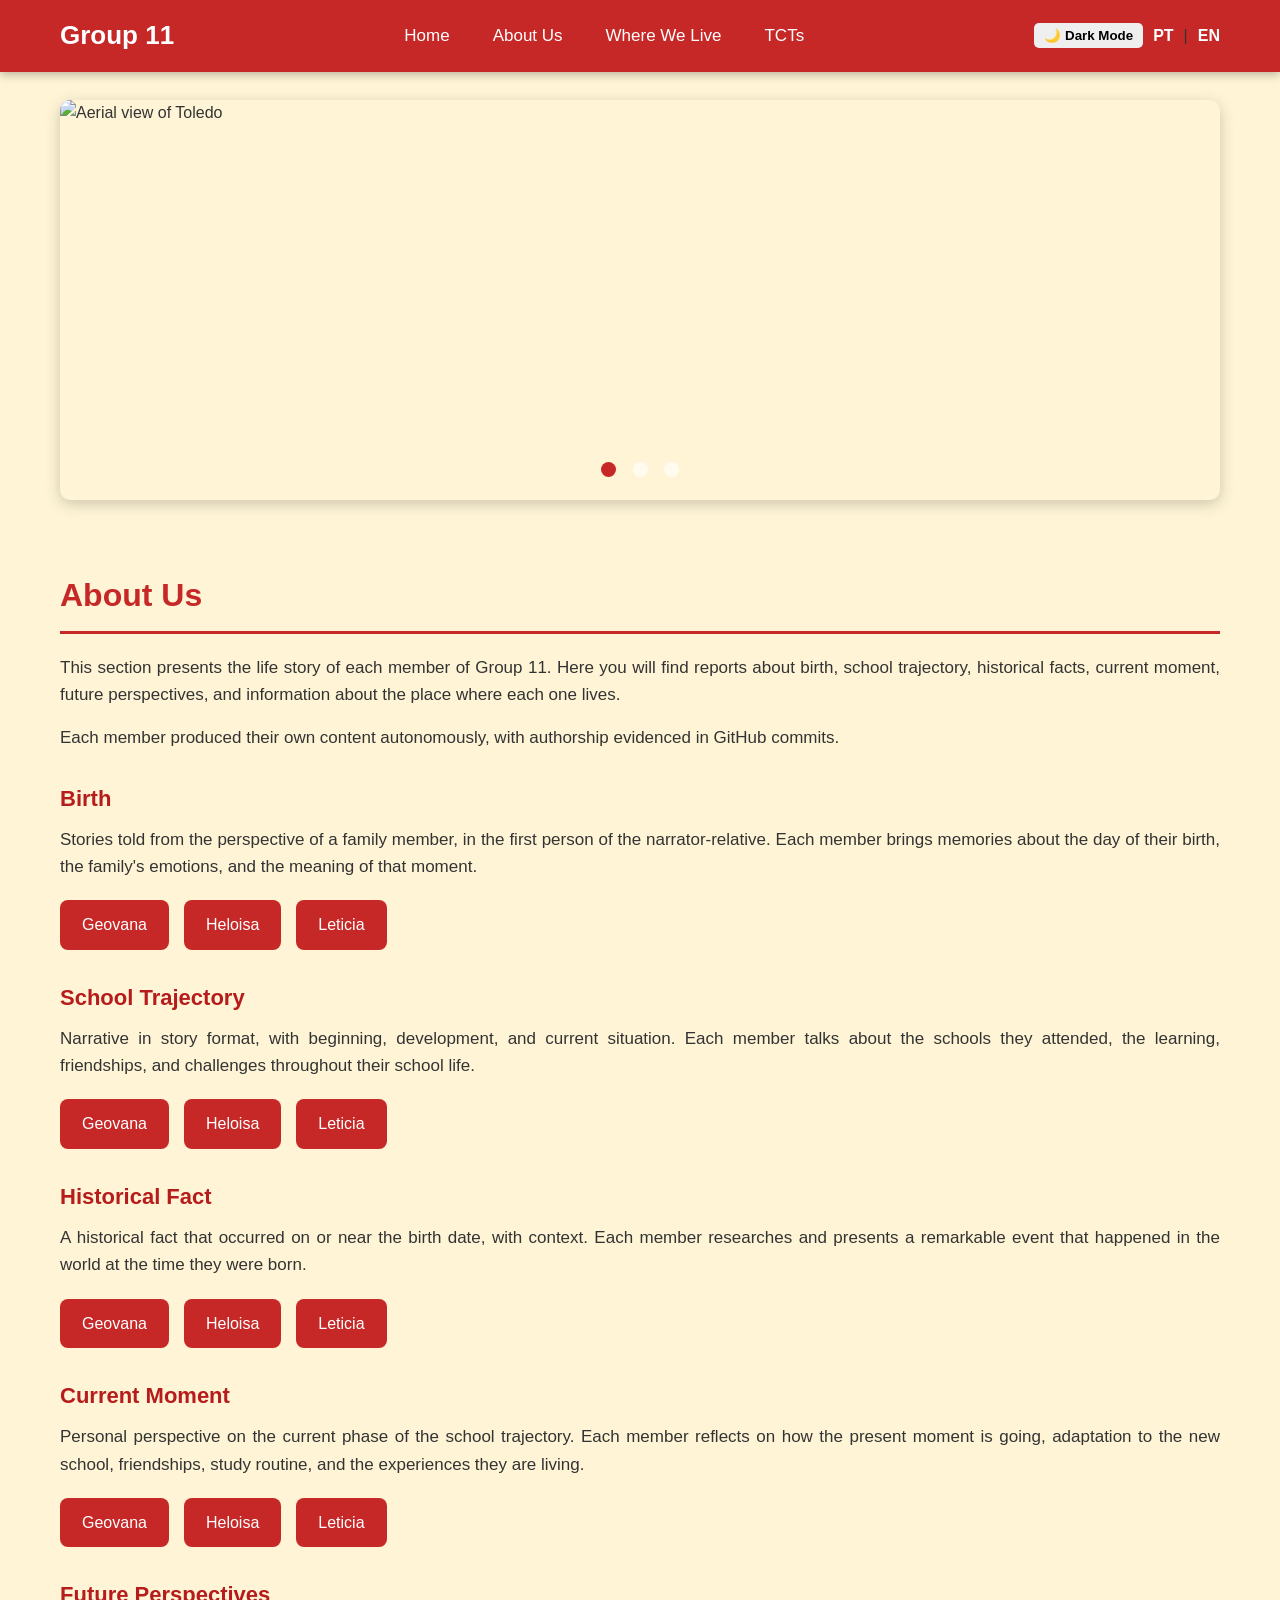
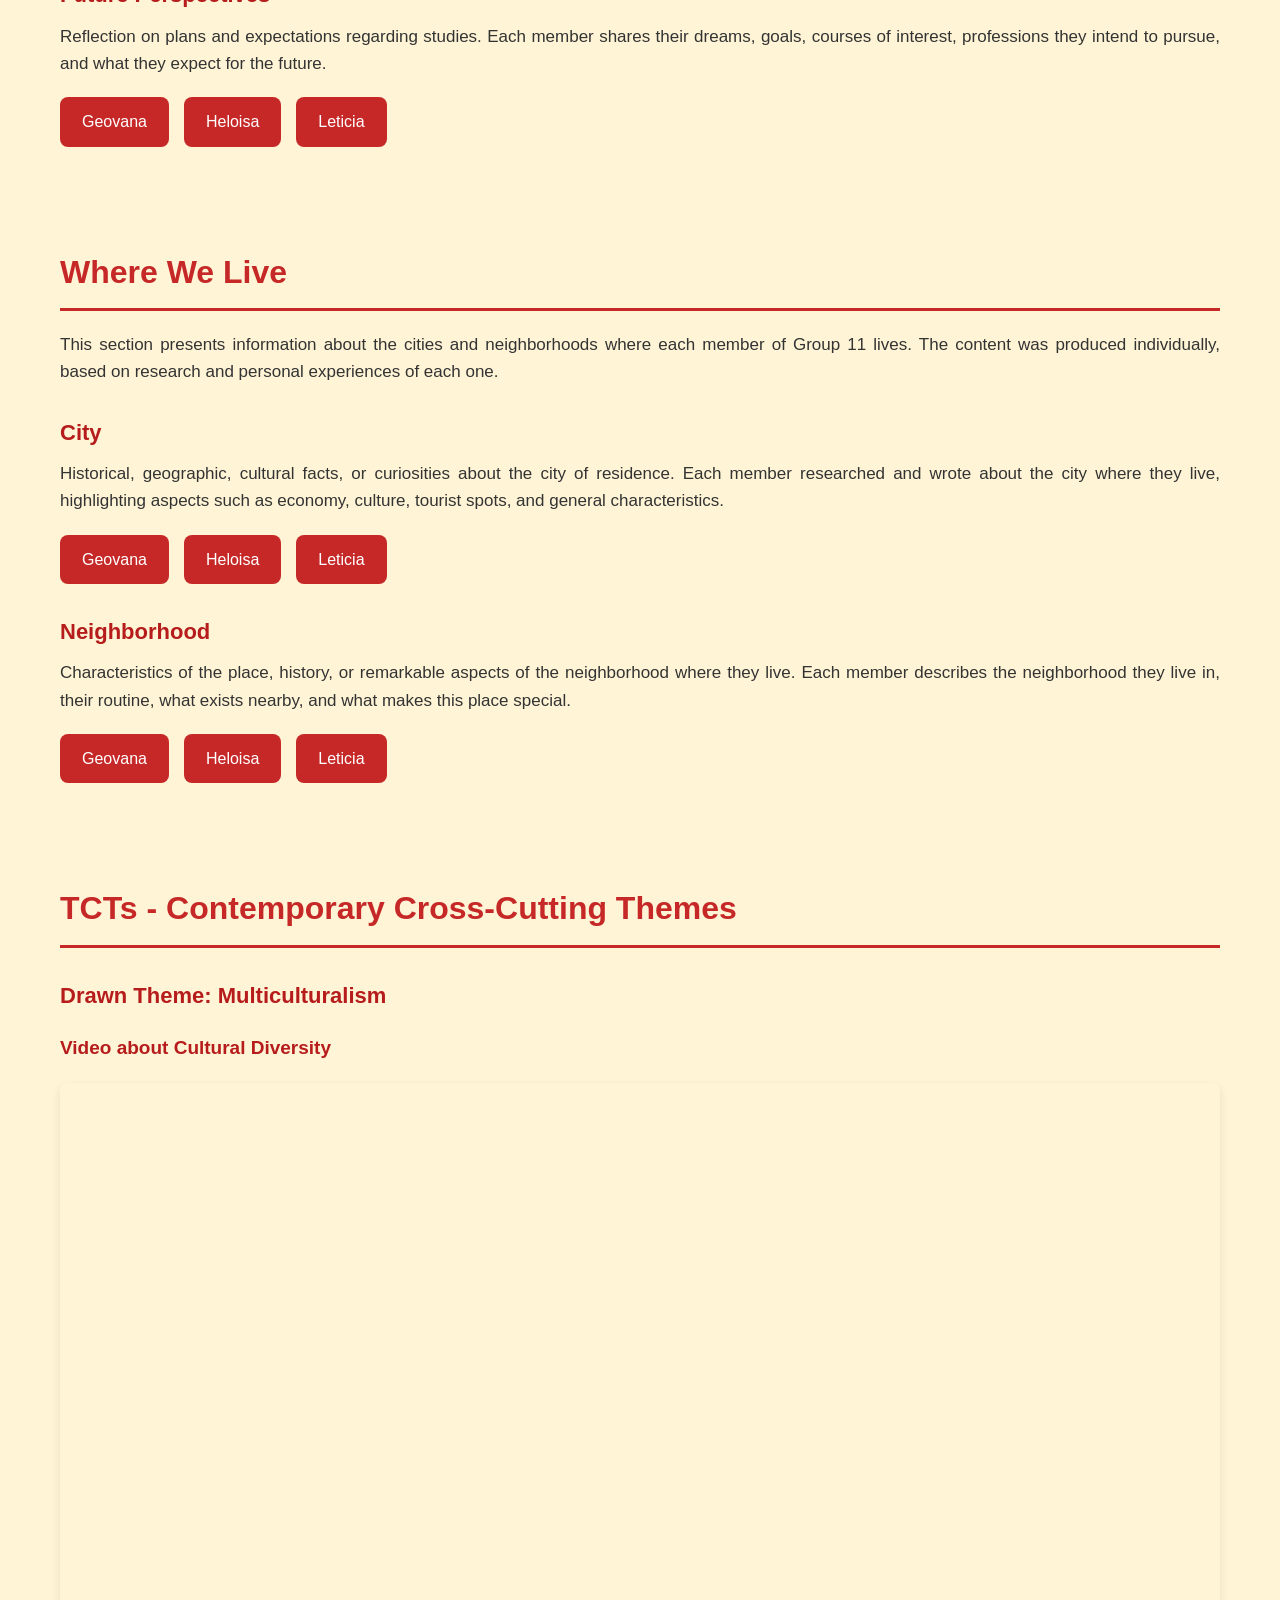
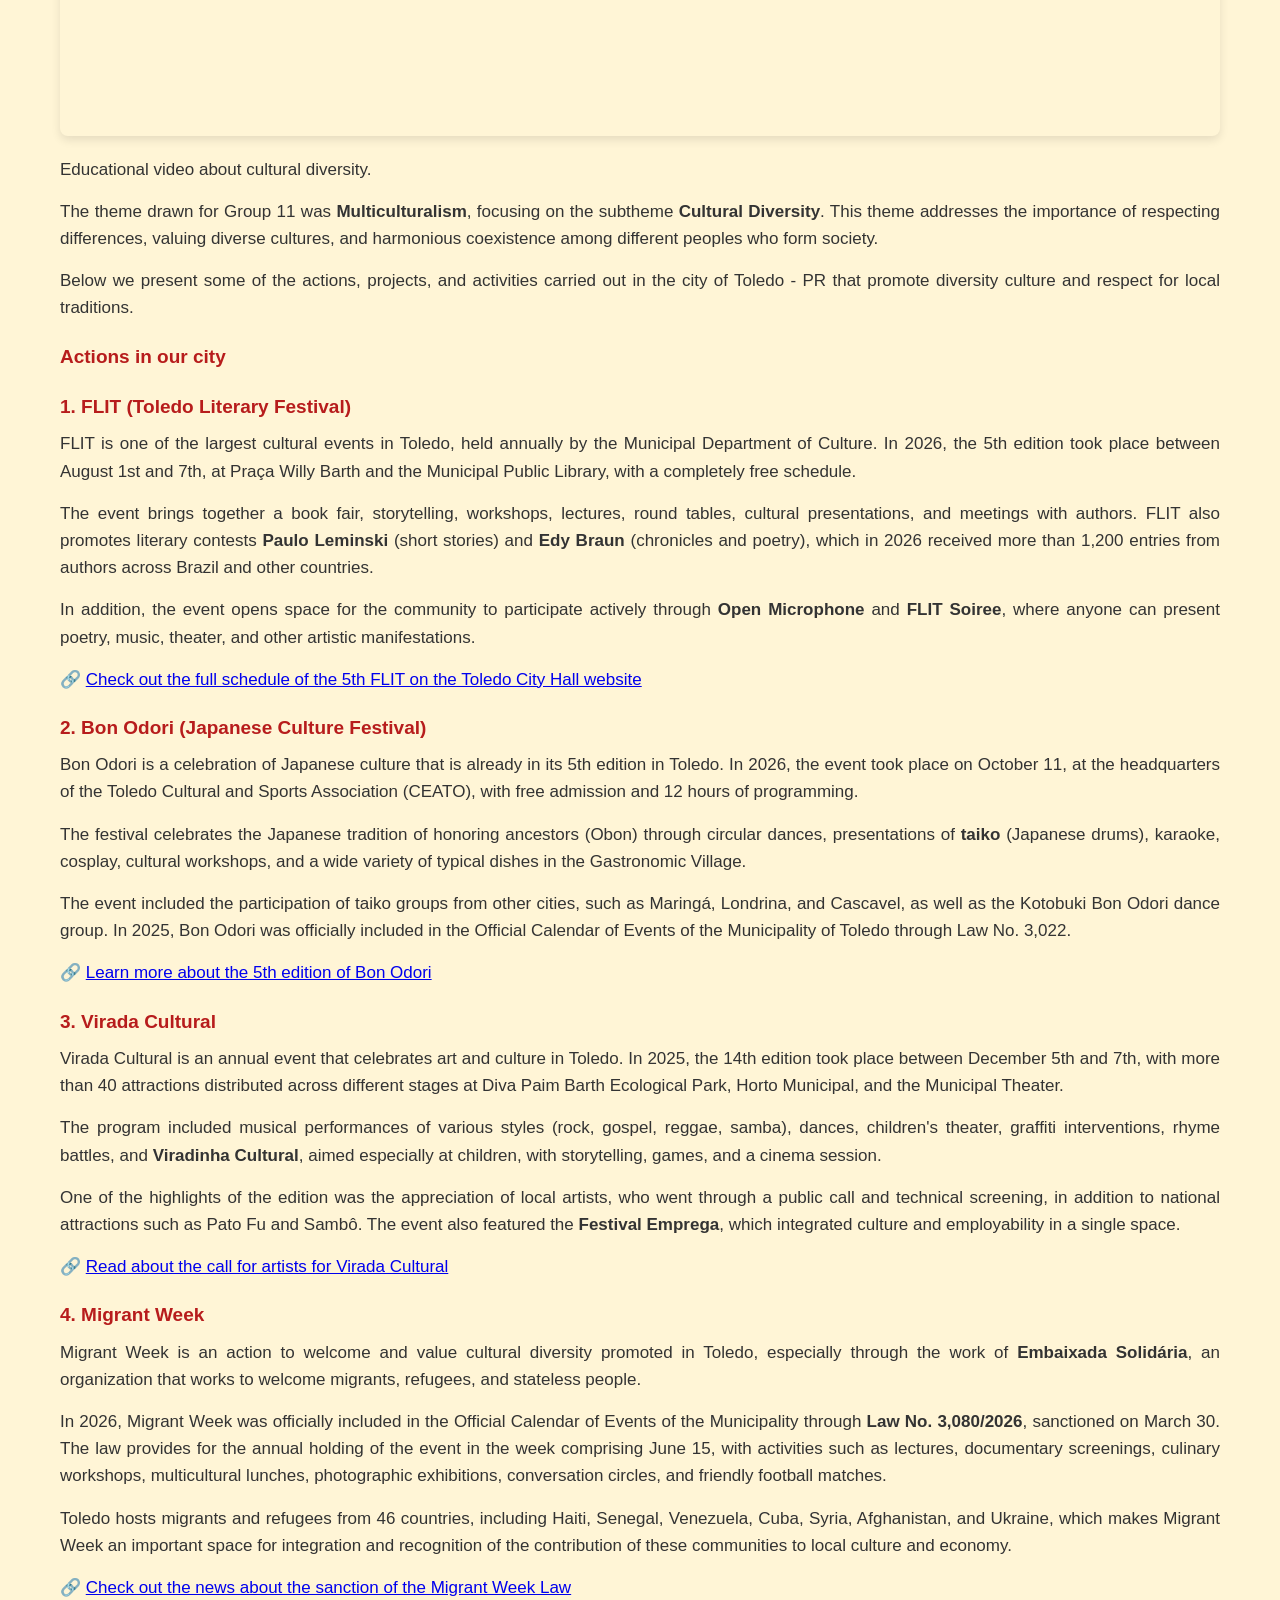
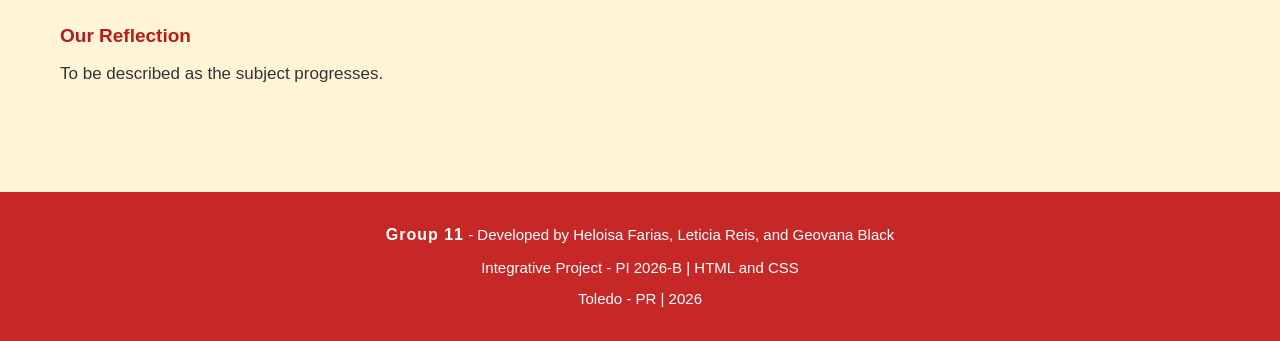
==== en/index.html @ ff9853da "Adiciona página inicial traduzida para o inglês - Cria o arquivo index.html na pasta en/ - Traduz o" ====
<!DOCTYPE html>
<html lang="en">
<head>
    <meta charset="UTF-8">
    <meta name="viewport" content="width=device-width, initial-scale=1.0">
    <title>Group 11 - PI 2026-B</title>
    <link rel="stylesheet" href="../assets/css/estilo.css">
    <script src="../assets/js/script.js" defer></script>
</head>

<body>

<header>
    <nav class="menu">
        <div class="logo">
            <h1>Group 11</h1>
        </div>
        <ul class="menu-links">
            <li><a href="index.html">Home</a></li>
            <li><a href="#sobre-nos">About Us</a></li>
            <li><a href="#onde-vivemos">Where We Live</a></li>
            <li><a href="#tcts">TCTs</a></li>
        </ul>
        <!-- BOTÃO DE IDIOMA E MODO NOTURNO -->
        <div style="display: flex; gap: 10px; align-items: center;">
            <button onclick="toggleTema()" style="padding: 5px 10px; cursor: pointer; border-radius: 5px; border: none; font-weight: bold;">🌙 Dark Mode</button>
            <a href="../index.html" style="color: white; font-weight: bold; text-decoration: none;">PT</a> | 
            <span style="color: white; font-weight: bold;">EN</span>
        </div>
    </nav>
</header>

<main>

    <!-- ========== CARROSSEL DE IMAGENS ========== -->
    <section id="banner">
        <div class="carrossel">
            <input type="radio" name="slide" id="slide1" checked>
            <input type="radio" name="slide" id="slide2">
            <input type="radio" name="slide" id="slide3">

            <div class="carrossel-slides">
                <div class="slide">
                    <img src="https://upload.wikimedia.org/wikipedia/commons/thumb/0/09/Toledo_-_vista_a%C3%A9rea.jpg/1280px-Toledo_-_vista_a%C3%A9rea.jpg" alt="Aerial view of Toledo">
                </div>
                <div class="slide">
                    <img src="https://www.toledo.pr.gov.br/sites/default/files/styles/apresentacao_imagens_noticia/public/agenda-2026-08/whatsapp_image_2026-08-17_at_18.14.07.jpeg?itok=kD_vE7TD" alt="Bon Odori Festival">
                </div>
                <div class="slide">
                    <img src="https://www.toledo.pr.gov.br/sites/default/files/styles/apresentacao_imagens_noticia/public/2024-11/materia_virada_0.jpg?itok=ClOAj6qH" alt="Virada Cultural">
                </div>
            </div>

            <div class="navegacao">
                <label for="slide1"></label>
                <label for="slide2"></label>
                <label for="slide3"></label>
            </div>
        </div>
    </section>

    <section id="sobre-nos">
        <h2>About Us</h2>
        <p>
            This section presents the life story of each member of Group 11.
            Here you will find reports about birth, school trajectory,
            historical facts, current moment, future perspectives, and
            information about the place where each one lives.
        </p>
        <p>
            Each member produced their own content autonomously,
            with authorship evidenced in GitHub commits.
        </p>

        <h3 id="nascimento">Birth</h3>
        <p>
            Stories told from the perspective of a family member, in the first
            person of the narrator-relative. Each member brings memories
            about the day of their birth, the family's emotions, and the
            meaning of that moment.
        </p>
        <div class="integrantes">
            <a href="geovana.html#nascimento">Geovana</a>
            <a href="heloisa.html#nascimento">Heloisa</a>
            <a href="leticia.html#nascimento">Leticia</a>
        </div>

        <h3 id="trajetoria">School Trajectory</h3>
        <p>
            Narrative in story format, with beginning, development, and current situation.
            Each member talks about the schools they attended, the learning,
            friendships, and challenges throughout their school life.
        </p>
        <div class="integrantes">
            <a href="geovana.html#trajetoria">Geovana</a>
            <a href="heloisa.html#trajetoria">Heloisa</a>
            <a href="leticia.html#trajetoria">Leticia</a>
        </div>

        <h3 id="fato-historico">Historical Fact</h3>
        <p>
            A historical fact that occurred on or near the birth date, with context.
            Each member researches and presents a remarkable event that happened
            in the world at the time they were born.
        </p>
        <div class="integrantes">
            <a href="geovana.html#fato-historico">Geovana</a>
            <a href="heloisa.html#fato-historico">Heloisa</a>
            <a href="leticia.html#fato-historico">Leticia</a>
        </div>

        <h3 id="momento-atual">Current Moment</h3>
        <p>
            Personal perspective on the current phase of the school trajectory.
            Each member reflects on how the present moment is going, adaptation
            to the new school, friendships, study routine, and the experiences they are living.
        </p>
        <div class="integrantes">
            <a href="geovana.html#momento-atual">Geovana</a>
            <a href="heloisa.html#momento-atual">Heloisa</a>
            <a href="leticia.html#momento-atual">Leticia</a>
        </div>

        <h3 id="perspectivas">Future Perspectives</h3>
        <p>
            Reflection on plans and expectations regarding studies.
            Each member shares their dreams, goals, courses of interest,
            professions they intend to pursue, and what they expect for the future.
        </p>
        <div class="integrantes">
            <a href="geovana.html#perspectivas">Geovana</a>
            <a href="heloisa.html#perspectivas">Heloisa</a>
            <a href="leticia.html#perspectivas">Leticia</a>
        </div>
    </section>

    <section id="onde-vivemos">
        <h2>Where We Live</h2>
        <p>
            This section presents information about the cities and neighborhoods
            where each member of Group 11 lives. The content was
            produced individually, based on research and personal experiences of each one.
        </p>

        <h3 id="municipio">City</h3>
        <p>
            Historical, geographic, cultural facts, or curiosities
            about the city of residence. Each member researched and wrote about
            the city where they live, highlighting aspects such as economy, culture,
            tourist spots, and general characteristics.
        </p>
        <div class="integrantes">
            <a href="geovana.html#municipio">Geovana</a>
            <a href="heloisa.html#municipio">Heloisa</a>
            <a href="leticia.html#municipio">Leticia</a>
        </div>

        <h3 id="bairro">Neighborhood</h3>
        <p>
            Characteristics of the place, history, or remarkable aspects of
            the neighborhood where they live. Each member describes
            the neighborhood they live in, their routine, what exists nearby, and
            what makes this place special.
        </p>
        <div class="integrantes">
            <a href="geovana.html#bairro">Geovana</a>
            <a href="heloisa.html#bairro">Heloisa</a>
            <a href="leticia.html#bairro">Leticia</a>
        </div>
    </section>

    <section id="tcts">
        <h2>TCTs - Contemporary Cross-Cutting Themes</h2>
        
        <h3>Drawn Theme: Multiculturalism</h3>

        <h4>Video about Cultural Diversity</h4>
        <div class="video-container">
            <iframe width="560" height="315" src="https://www.youtube.com/embed/qX1g0VVXkB0?si=FpzhYmx7Cu7t4a_R" title="Video about Cultural Diversity" frameborder="0" allow="accelerometer; autoplay; clipboard-write; encrypted-media; gyroscope; picture-in-picture; web-share" referrerpolicy="strict-origin-when-cross-origin" allowfullscreen></iframe>
        </div>
        <p>
            Educational video about cultural diversity.
        </p>
          
        <p>
            The theme drawn for Group 11 was <strong>Multiculturalism</strong>,
            focusing on the subtheme <strong>Cultural Diversity</strong>. This theme addresses
            the importance of respecting differences, valuing diverse
            cultures, and harmonious coexistence among different peoples who
            form society.
        </p>
        <p>
            Below we present some of the actions, projects, and activities
            carried out in the city of Toledo - PR that promote diversity
            culture and respect for local traditions.
        </p>

        <h4>Actions in our city</h4>
        
        <h4>1. FLIT (Toledo Literary Festival)</h4>
        <p>
            FLIT is one of the largest cultural events in Toledo, held
            annually by the Municipal Department of Culture. In 2026, the 5th
            edition took place between August 1st and 7th, at Praça Willy
            Barth and the Municipal Public Library, with a completely free
            schedule.
        </p>
        <p>
            The event brings together a book fair, storytelling, workshops,
            lectures, round tables, cultural presentations, and meetings
            with authors. FLIT also promotes literary contests
            <strong>Paulo Leminski</strong> (short stories) and <strong>Edy Braun</strong>
            (chronicles and poetry), which in 2026 received more than 1,200
            entries from authors across Brazil and other countries.
        </p>
        <p>
            In addition, the event opens space for the community to participate
            actively through <strong>Open Microphone</strong> and
            <strong>FLIT Soiree</strong>, where anyone can
            present poetry, music, theater, and other artistic manifestations.
        </p>
        <p>
            🔗 <a href="https://www.toledo.pr.gov.br/noticias/cultura/5a-flit-tera-sete-dias-de-programacao-voltada-literatura-em-agosto" target="_blank">Check out the full schedule of the 5th FLIT on the Toledo City Hall website</a>
        </p>

        <h4>2. Bon Odori (Japanese Culture Festival)</h4>
        <p>
            Bon Odori is a celebration of Japanese culture that is already in
            its 5th edition in Toledo. In 2026, the event took place on October 11,
            at the headquarters of the Toledo Cultural and Sports Association
            (CEATO), with free admission and 12 hours of programming.
        </p>
        <p>
            The festival celebrates the Japanese tradition of honoring ancestors
            (Obon) through circular dances, presentations of
            <strong>taiko</strong> (Japanese drums), karaoke, cosplay,
            cultural workshops, and a wide variety of typical dishes in
            the Gastronomic Village.
        </p>
        <p>
            The event included the participation of taiko groups from other
            cities, such as Maringá, Londrina, and Cascavel, as well as the
            Kotobuki Bon Odori dance group. In 2025, Bon Odori was officially
            included in the Official Calendar of Events of the Municipality of Toledo
            through Law No. 3,022.
        </p>
        <p>
            🔗 <a href="https://www.toledonews.com.br/noticia/toledo-sera-palco-no-proximo-dia-11-de-outubro-da-5-edicao-do-bon-odori" target="_blank">Learn more about the 5th edition of Bon Odori</a>
        </p>

        <h4>3. Virada Cultural</h4>
        <p>
            Virada Cultural is an annual event that celebrates art and
            culture in Toledo. In 2025, the 14th edition took place between
            December 5th and 7th, with more than 40 attractions distributed across
            different stages at Diva Paim Barth Ecological Park, Horto
            Municipal, and the Municipal Theater.
        </p>
        <p>
            The program included musical performances of various styles
            (rock, gospel, reggae, samba), dances, children's theater,
            graffiti interventions, rhyme battles, and
            <strong>Viradinha Cultural</strong>, aimed especially at
            children, with storytelling, games, and a cinema session.
        </p>
        <p>
            One of the highlights of the edition was the appreciation of local artists,
            who went through a public call and technical screening, in addition to
            national attractions such as Pato Fu and Sambô. The event also featured
            the <strong>Festival Emprega</strong>, which integrated culture and
            employability in a single space.
        </p>
        <p>
            🔗 <a href="https://www.toledo.pr.gov.br/noticias/cultura/14a-virada-cultural-toledo-abre-chamamento-para-credenciar-artistas-locais" target="_blank">Read about the call for artists for Virada Cultural</a>
        </p>

        <h4>4. Migrant Week</h4>
        <p>
            Migrant Week is an action to welcome and value
            cultural diversity promoted in Toledo, especially through
            the work of <strong>Embaixada Solidária</strong>, an organization
            that works to welcome migrants, refugees, and stateless people.
        </p>
        <p>
            In 2026, Migrant Week was officially included in the
            Official Calendar of Events of the Municipality through
            <strong>Law No. 3,080/2026</strong>, sanctioned on March 30.
            The law provides for the annual holding of the event in the week comprising
            June 15, with activities such as lectures, documentary screenings,
            culinary workshops, multicultural lunches, photographic exhibitions,
            conversation circles, and friendly football matches.
        </p>
        <p>
            Toledo hosts migrants and refugees from 46 countries, including
            Haiti, Senegal, Venezuela, Cuba, Syria, Afghanistan, and Ukraine,
            which makes Migrant Week an important space for
            integration and recognition of the contribution of these communities
            to local culture and economy.
        </p>
        <p>
            🔗 <a href="https://www.toledo.pr.gov.br/noticias/gabinete/migrantes-e-autistas-sao-contemplados-em-leis-municipais-sancionadas" target="_blank">Check out the news about the sanction of the Migrant Week Law</a>
        </p>

        <h4>Our Reflection</h4>
        <p>
              To be described as the subject progresses.
        </p>
    </section>

</main>

<footer>
    <p><strong>Group 11</strong> - Developed by Heloisa Farias, Leticia Reis, and Geovana Black</p>
    <p>Integrative Project - PI 2026-B | HTML and CSS</p>
    <p>Toledo - PR | 2026</p>
</footer>

</body>
          </html>
---- assets/css/estilo.css ----
* {
    margin: 0;
    padding: 0;
    box-sizing: border-box;
}

body {
    font-family: Arial, Helvetica, sans-serif;
    background-color: #fff5d6;
    color: #333;
    line-height: 1.6;
}

header {
    background-color: #c62828;
    padding: 15px 0;
    position: fixed;
    top: 0;
    width: 100%;
    z-index: 1000;
    box-shadow: 0 2px 10px rgba(0, 0, 0, 0.3);
}

.menu {
    max-width: 1200px;
    margin: 0 auto;
    padding: 0 20px;
    display: flex;
    justify-content: space-between;
    align-items: center;
    flex-wrap: wrap;
}

.logo h1 {
    color: #ffffff;
    font-size: 26px;
}

.menu-links {
    list-style: none;
    display: flex;
    gap: 15px;
    flex-wrap: wrap;
}

.menu-links li a {
    color: #ffffff;
    text-decoration: none;
    font-size: 17px;
    padding: 8px 14px;
    border-radius: 5px;
    transition: background-color 0.3s;
}

.menu-links li a:hover {
    background-color: #b71c1c;
}

main {
    padding-top: 80px;
}

section {
    padding: 50px 20px;
    max-width: 1200px;
    margin: 0 auto;
}

section h2 {
    font-size: 32px;
    color: #c62828;
    margin-bottom: 20px;
    border-bottom: 3px solid #c62828;
    padding-bottom: 10px;
}

section h3 {
    font-size: 22px;
    color: #b71c1c;
    margin-top: 30px;
    margin-bottom: 10px;
}

section h4 {
    font-size: 19px;
    color: #b71c1c;
    margin-top: 20px;
    margin-bottom: 8px;
}

section p {
    font-size: 17px;
    margin-bottom: 15px;
    text-align: justify;
}

section ul {
    padding-left: 25px;
    margin-bottom: 15px;
}

section li {
    margin-bottom: 8px;
}

.integrantes {
    display: flex;
    gap: 15px;
    margin-top: 20px;
    flex-wrap: wrap;
}

.integrantes a {
    background-color: #c62828;
    color: white;
    text-decoration: none;
    padding: 12px 22px;
    border-radius: 8px;
    transition: background-color 0.3s;
}

.integrantes a:hover {
    background-color: #b71c1c;
}


footer {
    background-color: #c62828;
    color: #ffffff;
    text-align: center;
    padding: 25px 20px;
    margin-top: 40px;
    line-height: 1.8;
}

footer p {
    margin: 4px 0;
    font-size: 15px;
}

footer p strong {
    font-size: 16px;
    letter-spacing: 1px;
}


@media screen and (max-width: 768px) {
    .menu {
        flex-direction: column;
        gap: 10px;
    }

    .menu-links {
        justify-content: center;
        gap: 8px;
    }

    .menu-links li a {
        font-size: 14px;
        padding: 6px 10px;
    }

    section h2 {
        font-size: 26px;
    }
}
#banner {
    padding: 20px;
    max-width: 1200px;
    margin: 0 auto;
}

.carrossel {
    position: relative;
    max-width: 1200px;
    margin: 0 auto;
    overflow: hidden;
    border-radius: 10px;
    box-shadow: 0 4px 15px rgba(0,0,0,0.2);
}

.carrossel input[type="radio"] {
    display: none;
}

.carrossel-slides {
    display: flex;
    width: 300%;
    transition: transform 0.6s ease;
}

.slide {
    width: 33.333%;
}

.slide img {
    width: 100%;
    display: block;
    height: 400px;
    object-fit: cover;
}

#slide1:checked ~ .carrossel-slides { transform: translateX(0); }
#slide2:checked ~ .carrossel-slides { transform: translateX(-33.333%); }
#slide3:checked ~ .carrossel-slides { transform: translateX(-66.666%); }

.navegacao {
    position: absolute;
    bottom: 15px;
    width: 100%;
    text-align: center;
}

/* ========== VÍDEOS ========== */
.video-container {
    position: relative;
    padding-bottom: 56.25%; /* Proporção 16:9 */
    height: 0;
    overflow: hidden;
    max-width: 100%;
    margin: 20px 0;
    border-radius: 8px;
    box-shadow: 0 4px 10px rgba(0,0,0,0.1);
}

.video-container iframe {
    position: absolute;
    top: 0;
    left: 0;
    width: 100%;
    height: 100%;
    border: none;
}

.navegacao label {
    display: inline-block;
    width: 15px;
    height: 15px;
    background-color: rgba(255,255,255,0.6);
    border-radius: 50%;
    margin: 0 6px;
    cursor: pointer;
    transition: background-color 0.3s;
}

.navegacao label:hover {
    background-color: #fff;
}

#slide1:checked ~ .navegacao label[for="slide1"],
#slide2:checked ~ .navegacao label[for="slide2"],
#slide3:checked ~ .navegacao label[for="slide3"] {
    background-color: #c62828;
  }

/* ========== MODO NOTURNO ========== */
:root {
    --fundo: #fff5d6; 
    --texto: #333; 
    --menu: #c62828;
}
html.tema-escuro {
    --fundo: #121212; 
    --texto: #fff; 
    --menu: #1f1f1f;
}
body {
    background-color: var(--fundo) !important;
    color: var(--texto) !important;
}
header, footer {
    background-color: var(--menu) !important;
}
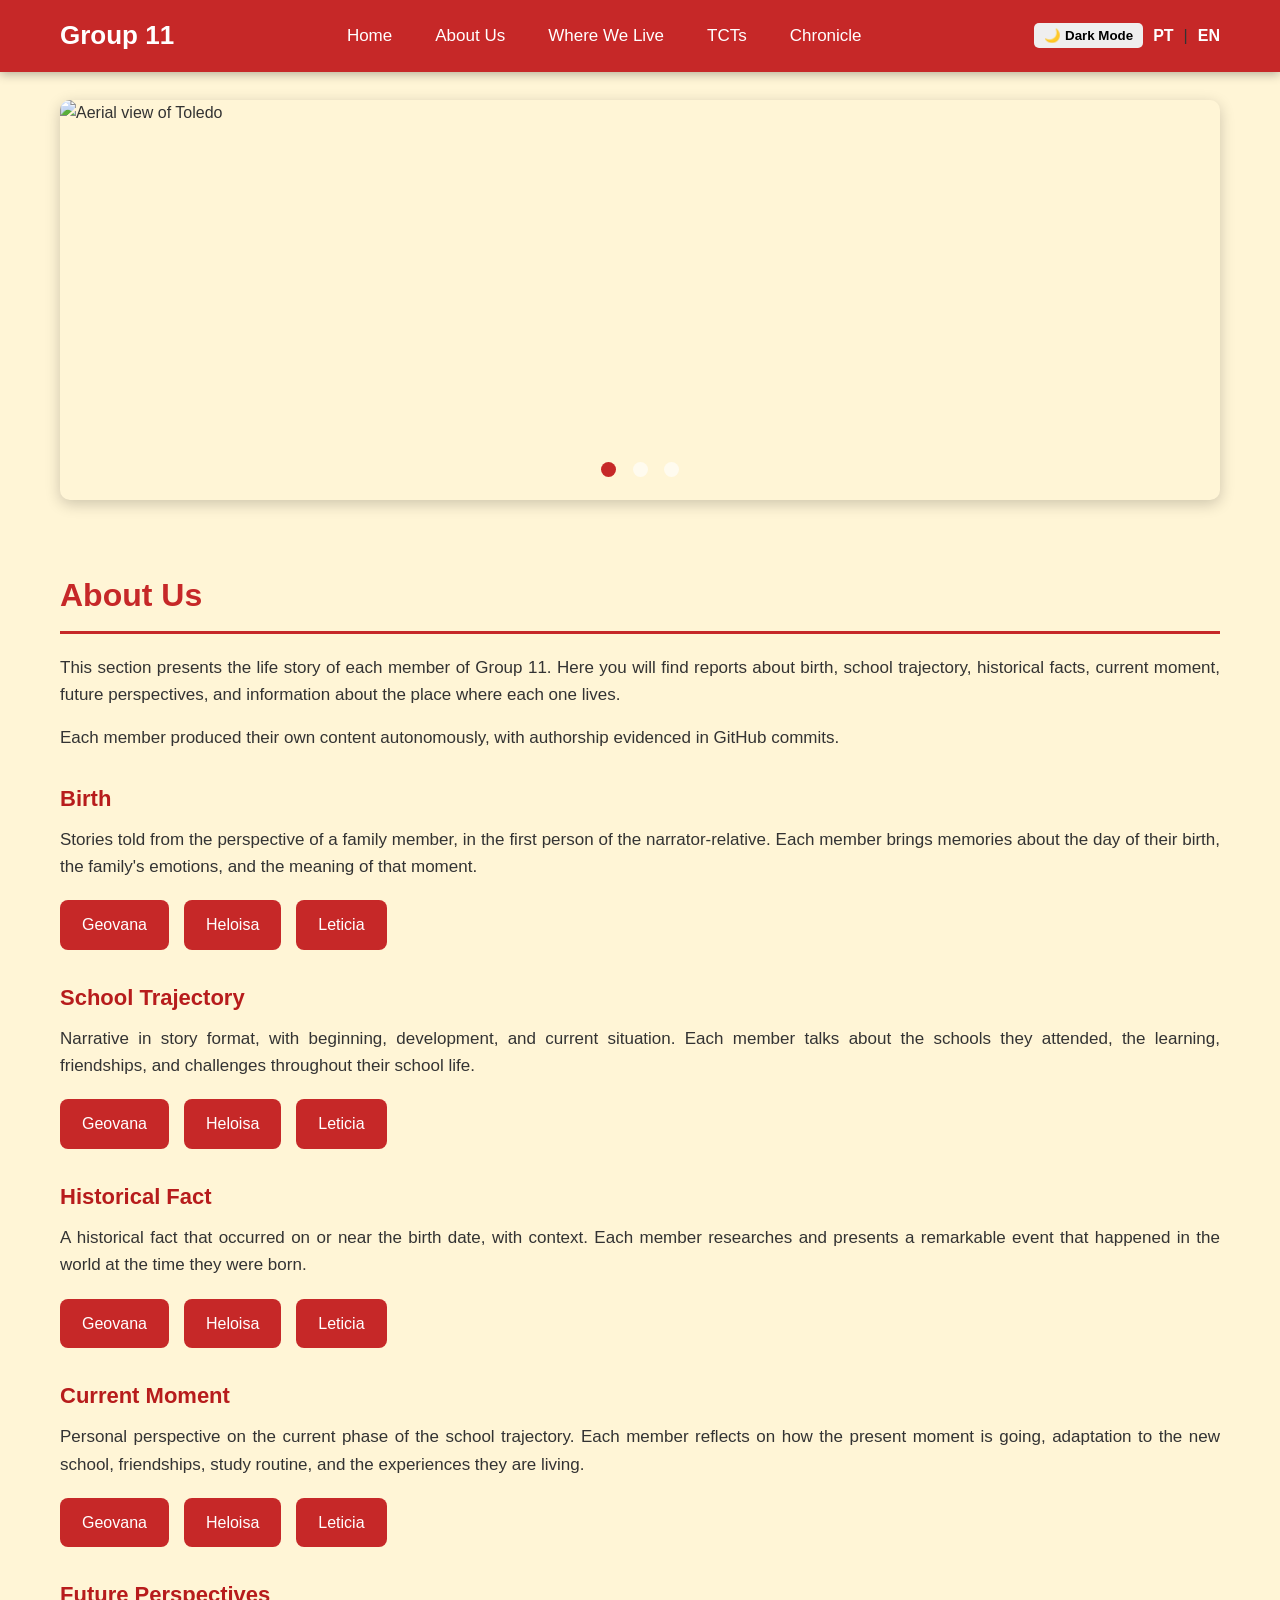
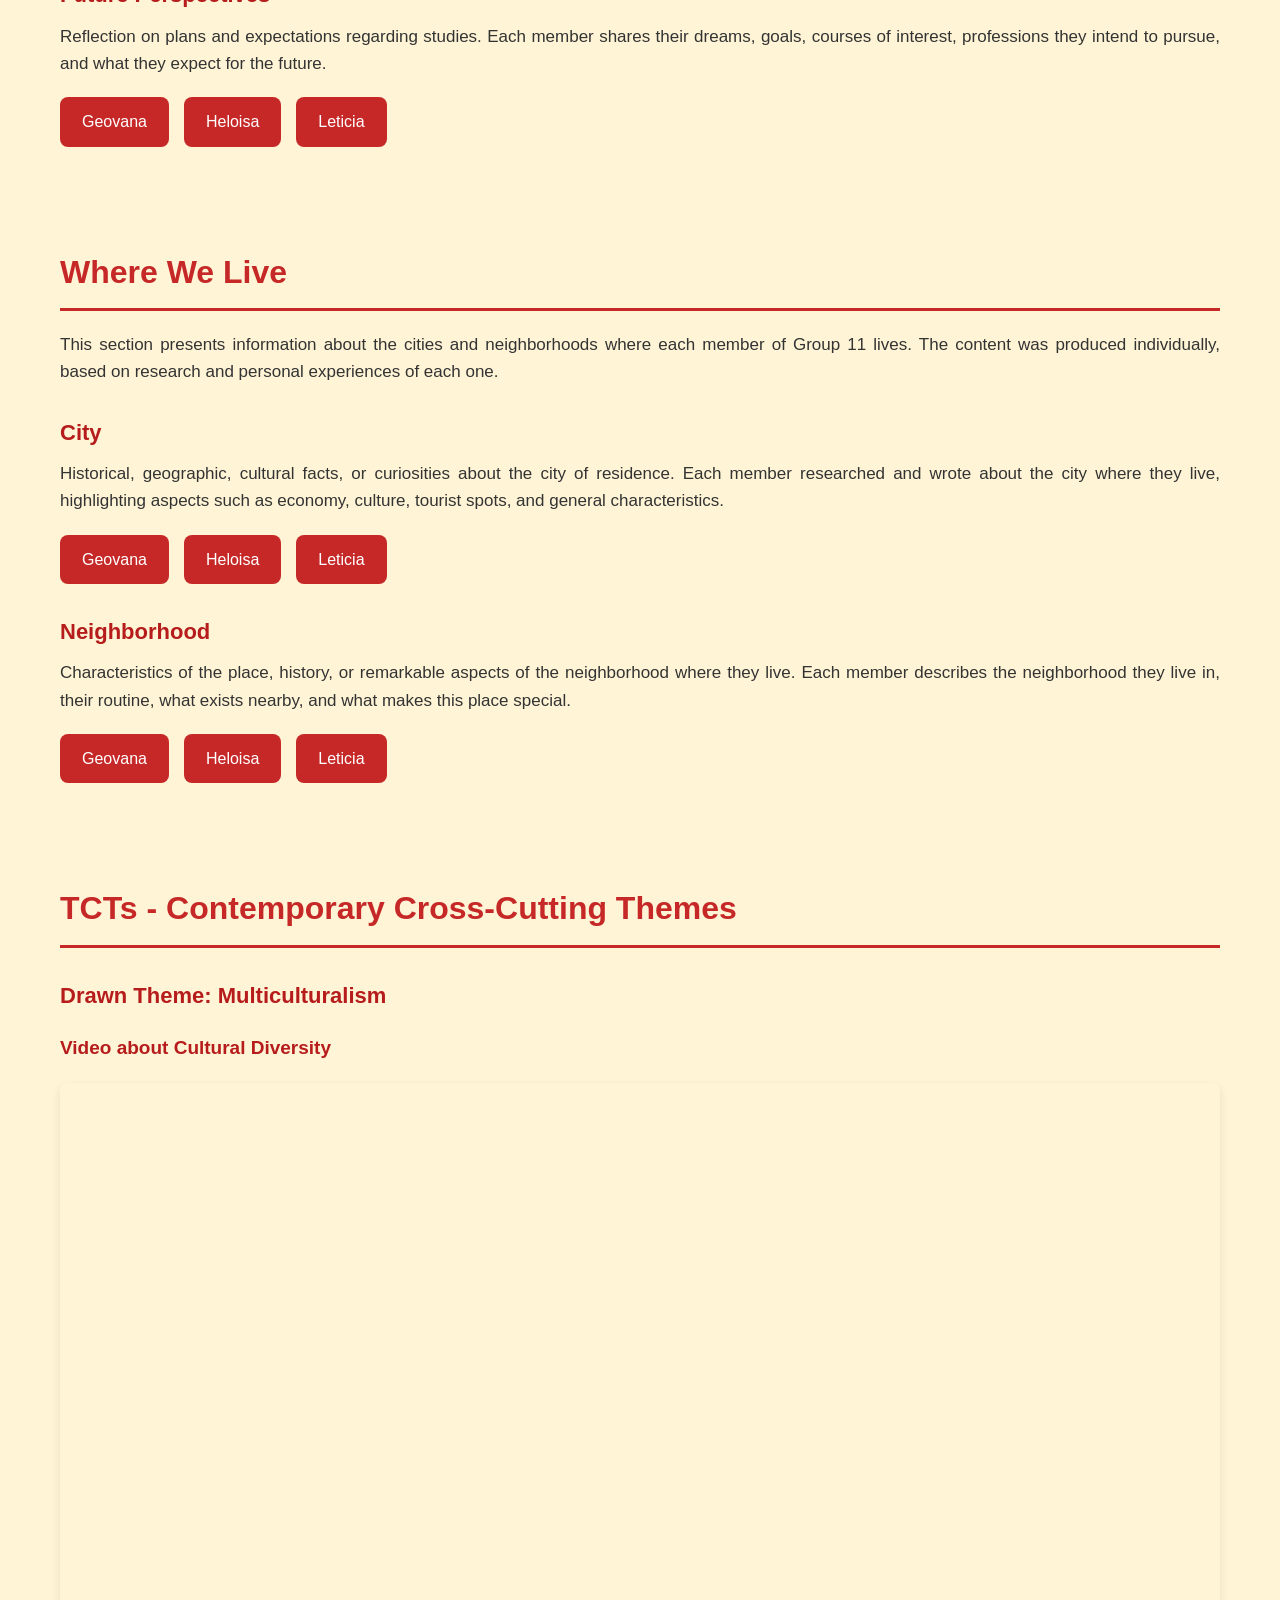
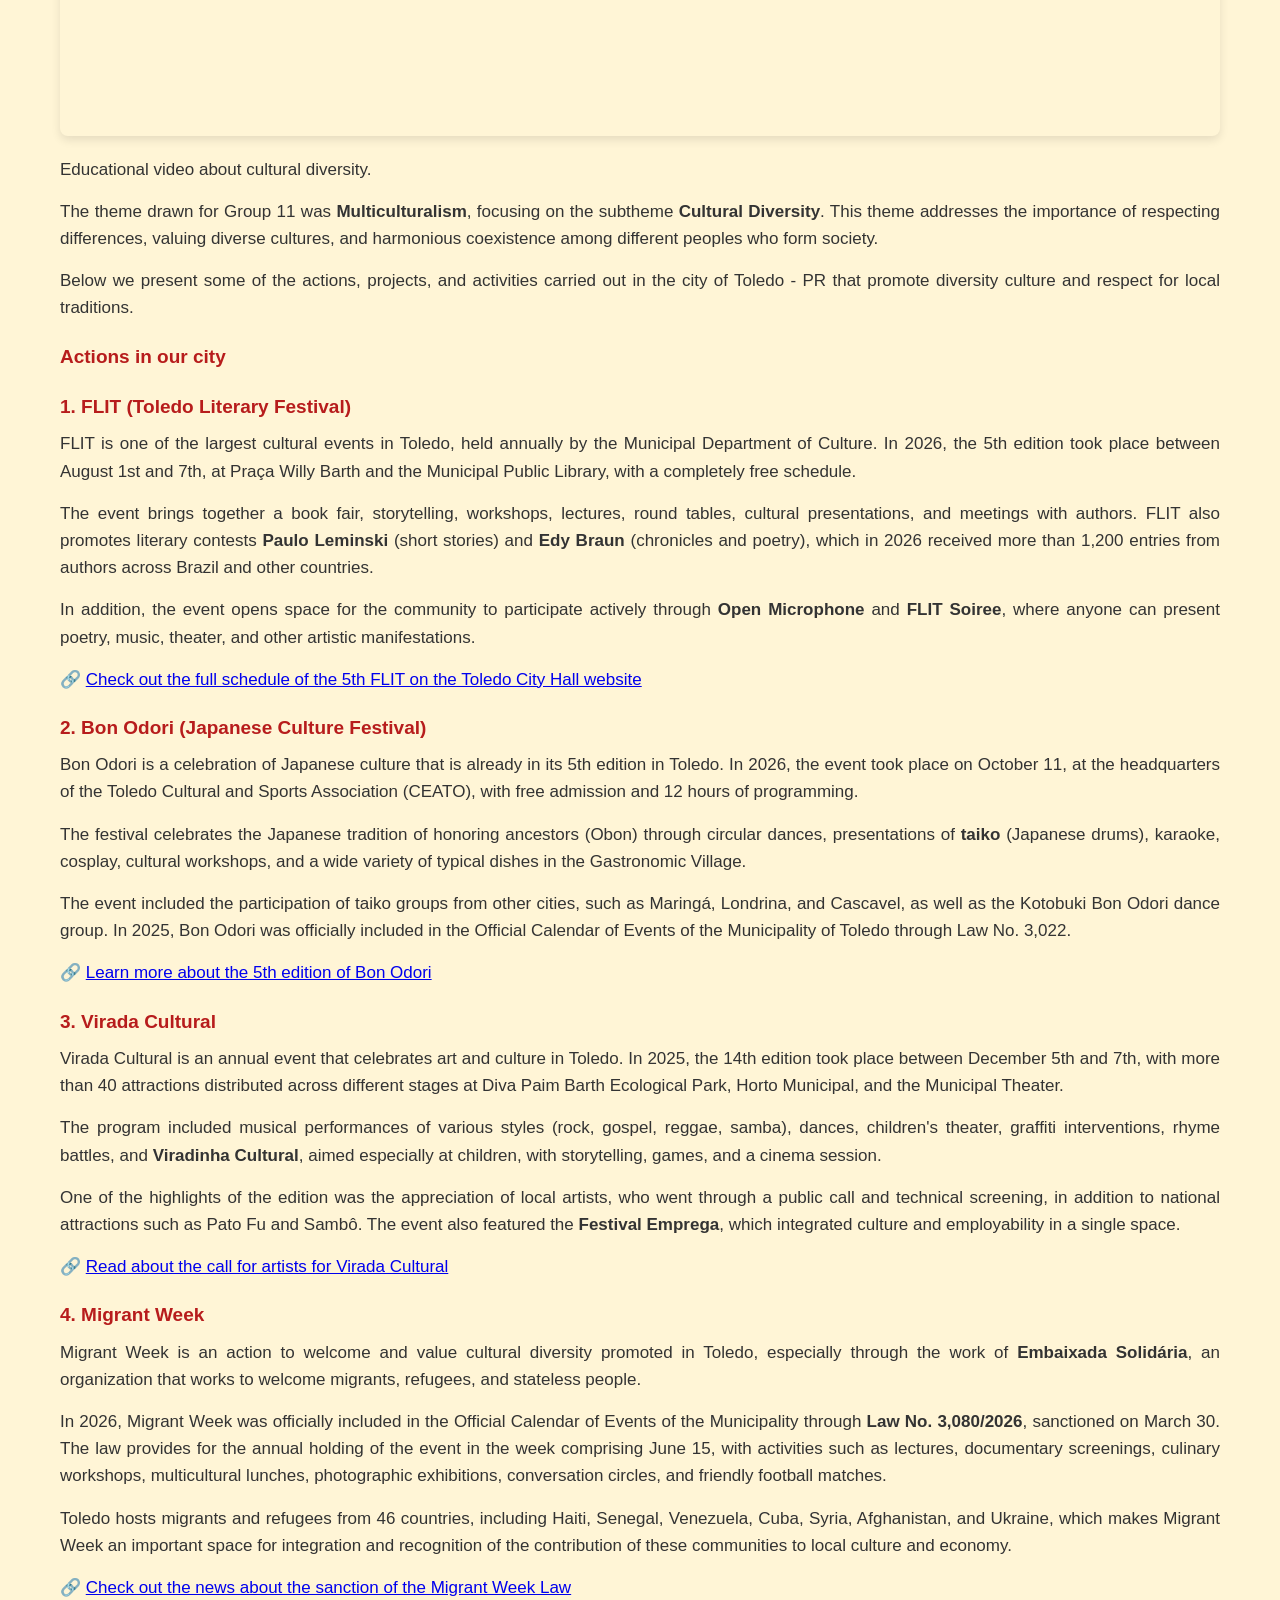
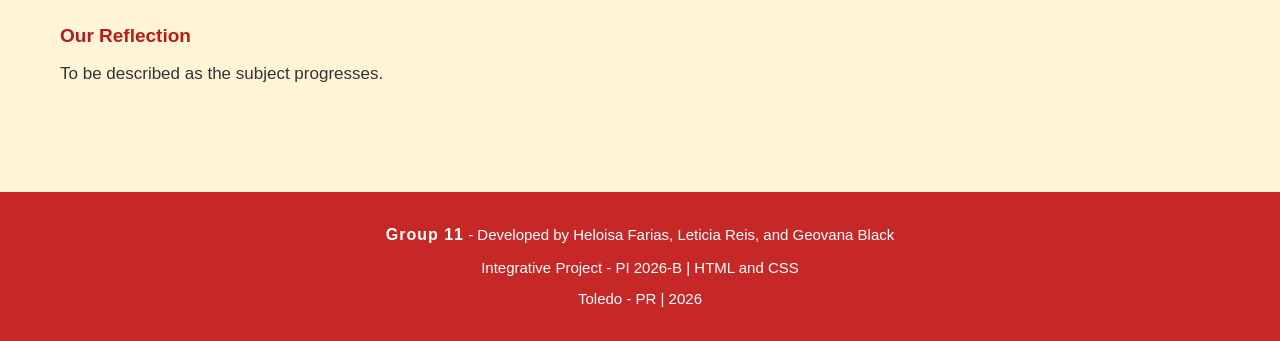
==== commit 5f062a4b: "adicionado link cronica em navegacao" ====
--- a/en/index.html
+++ b/en/index.html
@@ -20,6 +20,7 @@
             <li><a href="#sobre-nos">About Us</a></li>
             <li><a href="#onde-vivemos">Where We Live</a></li>
             <li><a href="#tcts">TCTs</a></li>
+            <li><a href="cronica.html">Chronicle</a></li>
         </ul>
         <!-- BOTÃO DE IDIOMA E MODO NOTURNO -->
         <div style="display: flex; gap: 10px; align-items: center;">
